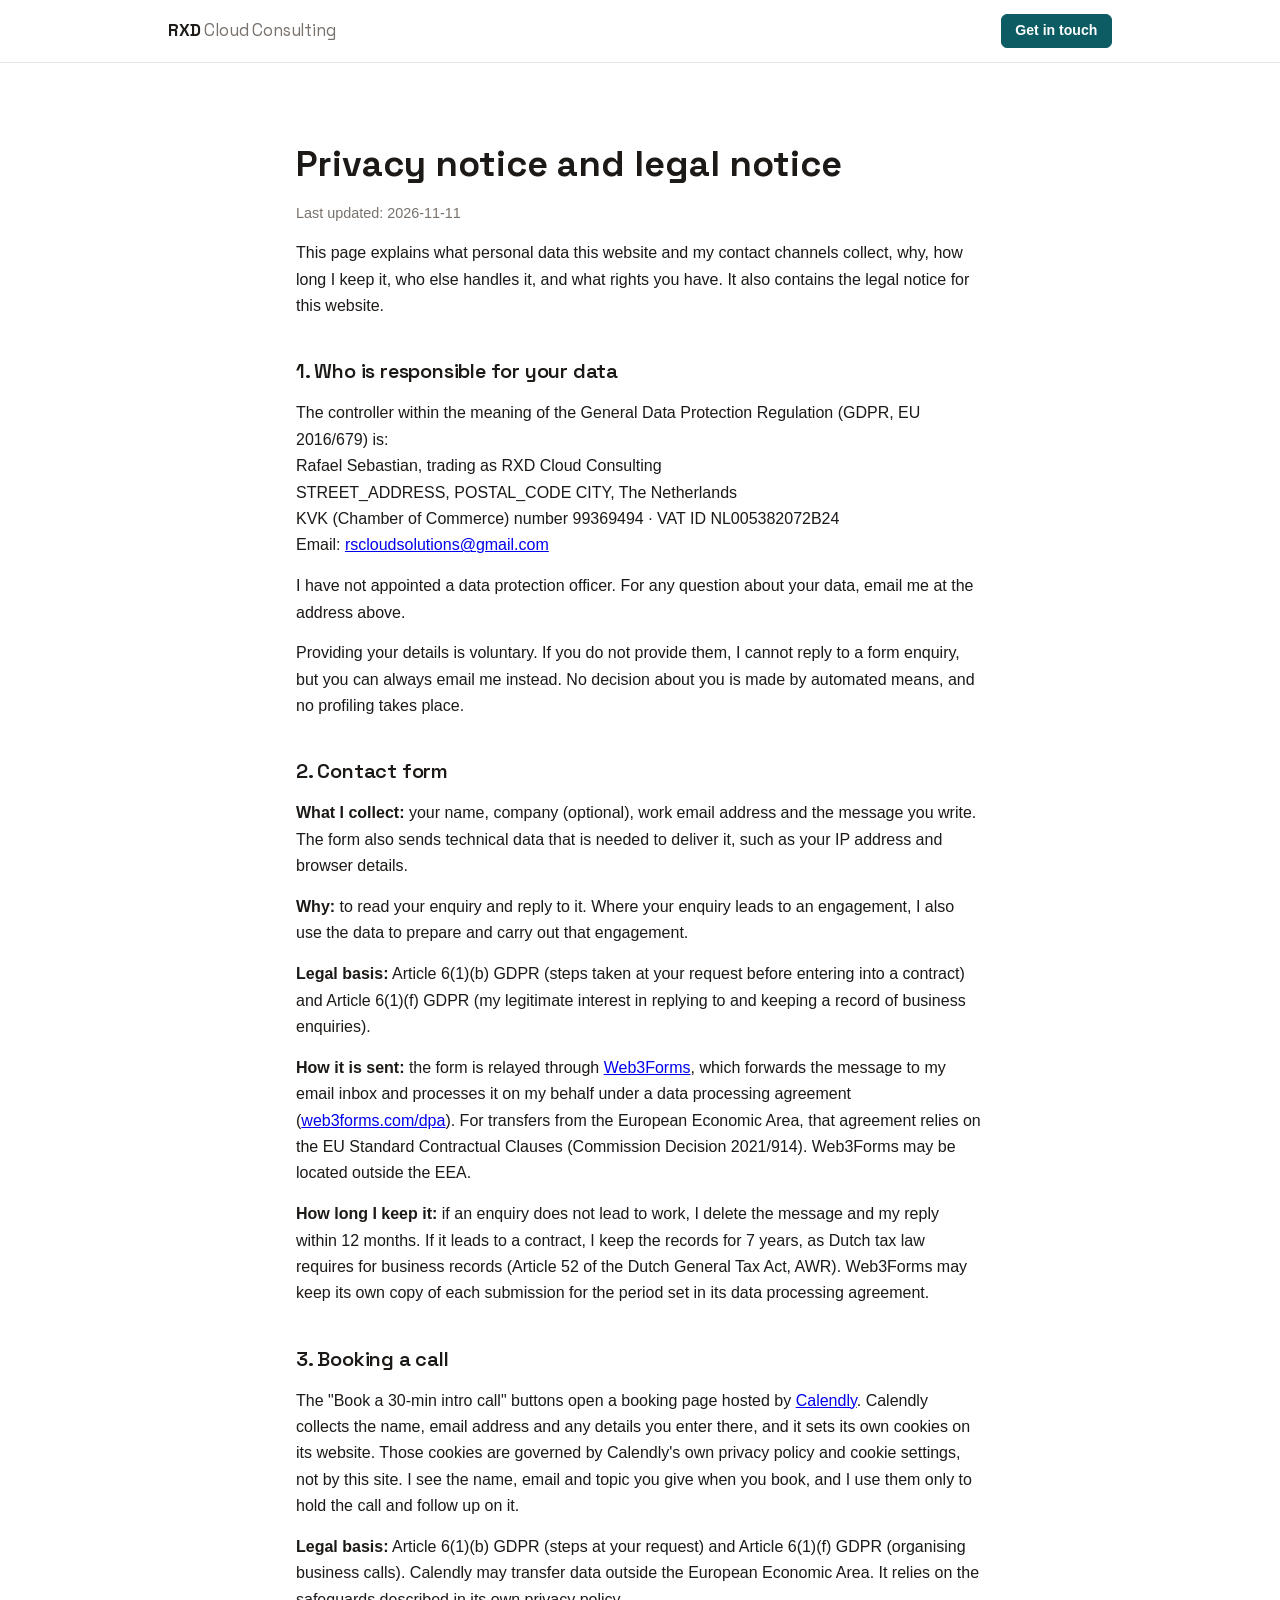
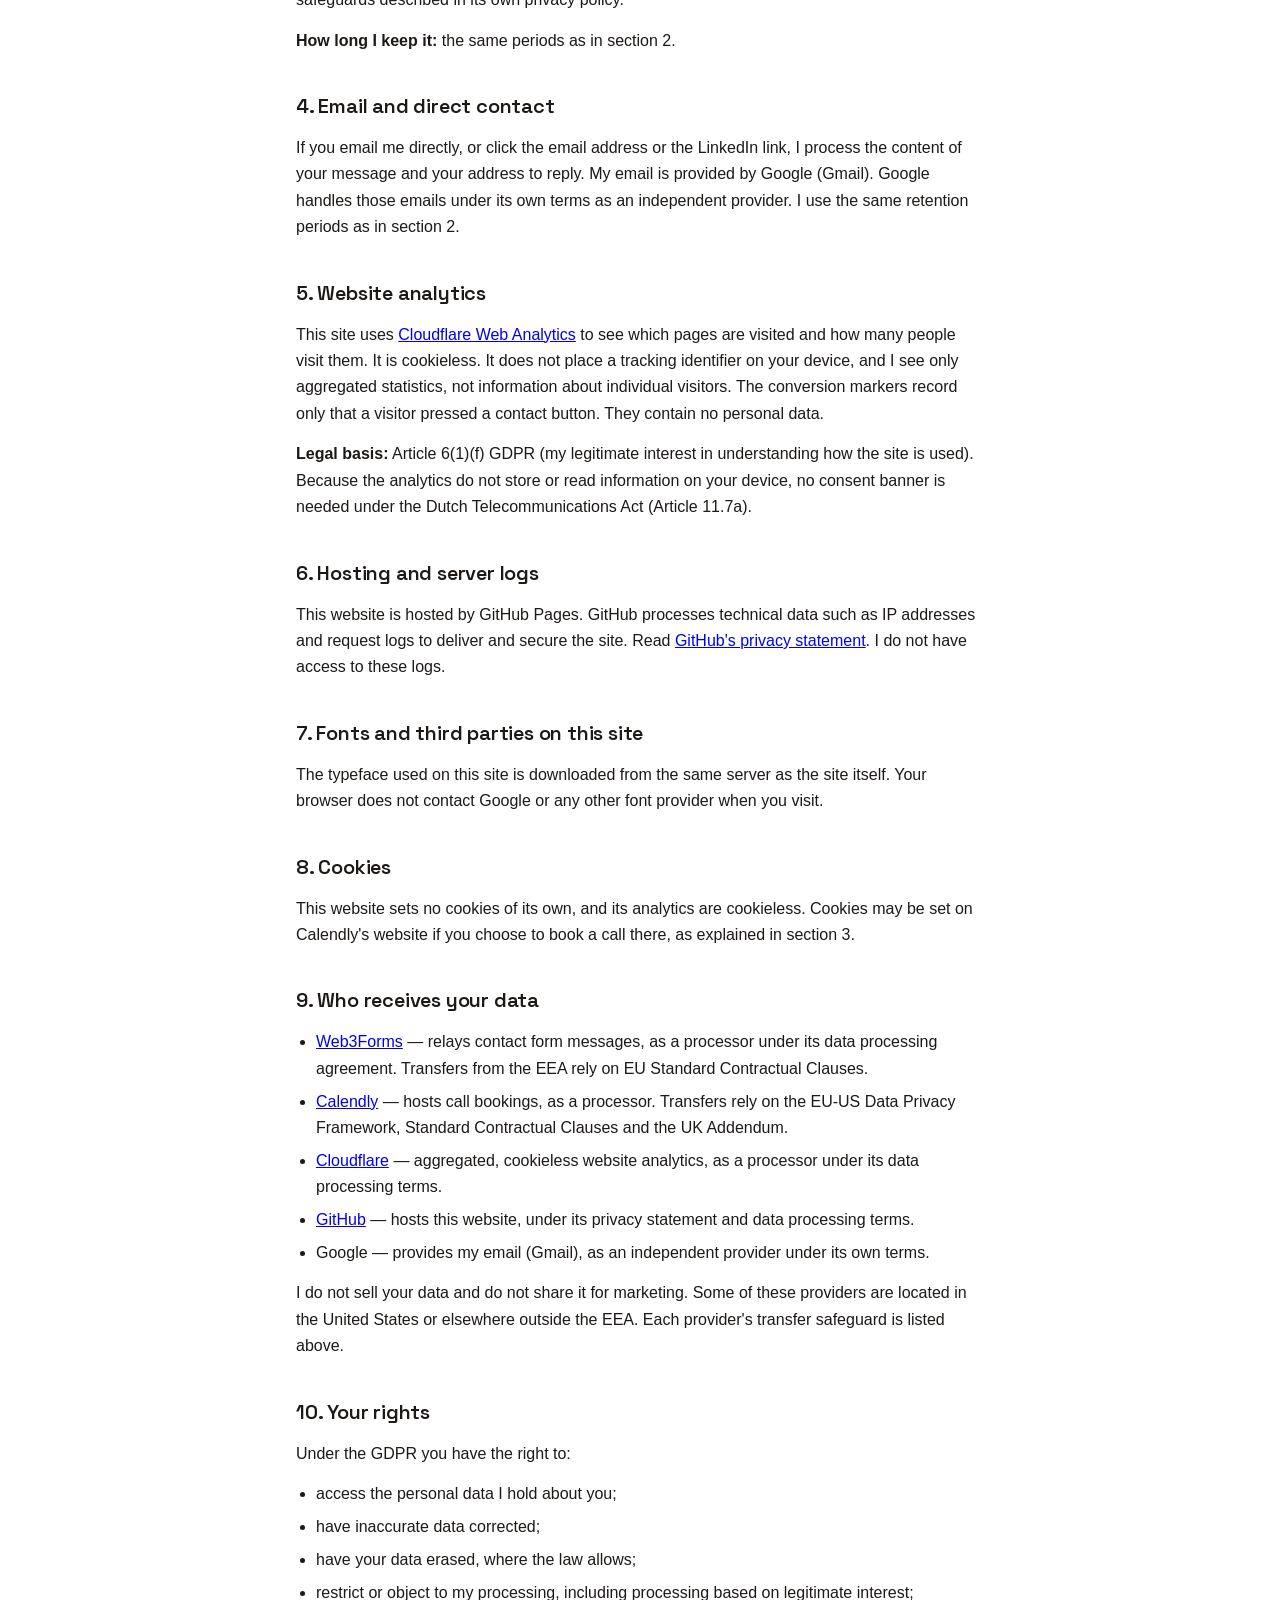
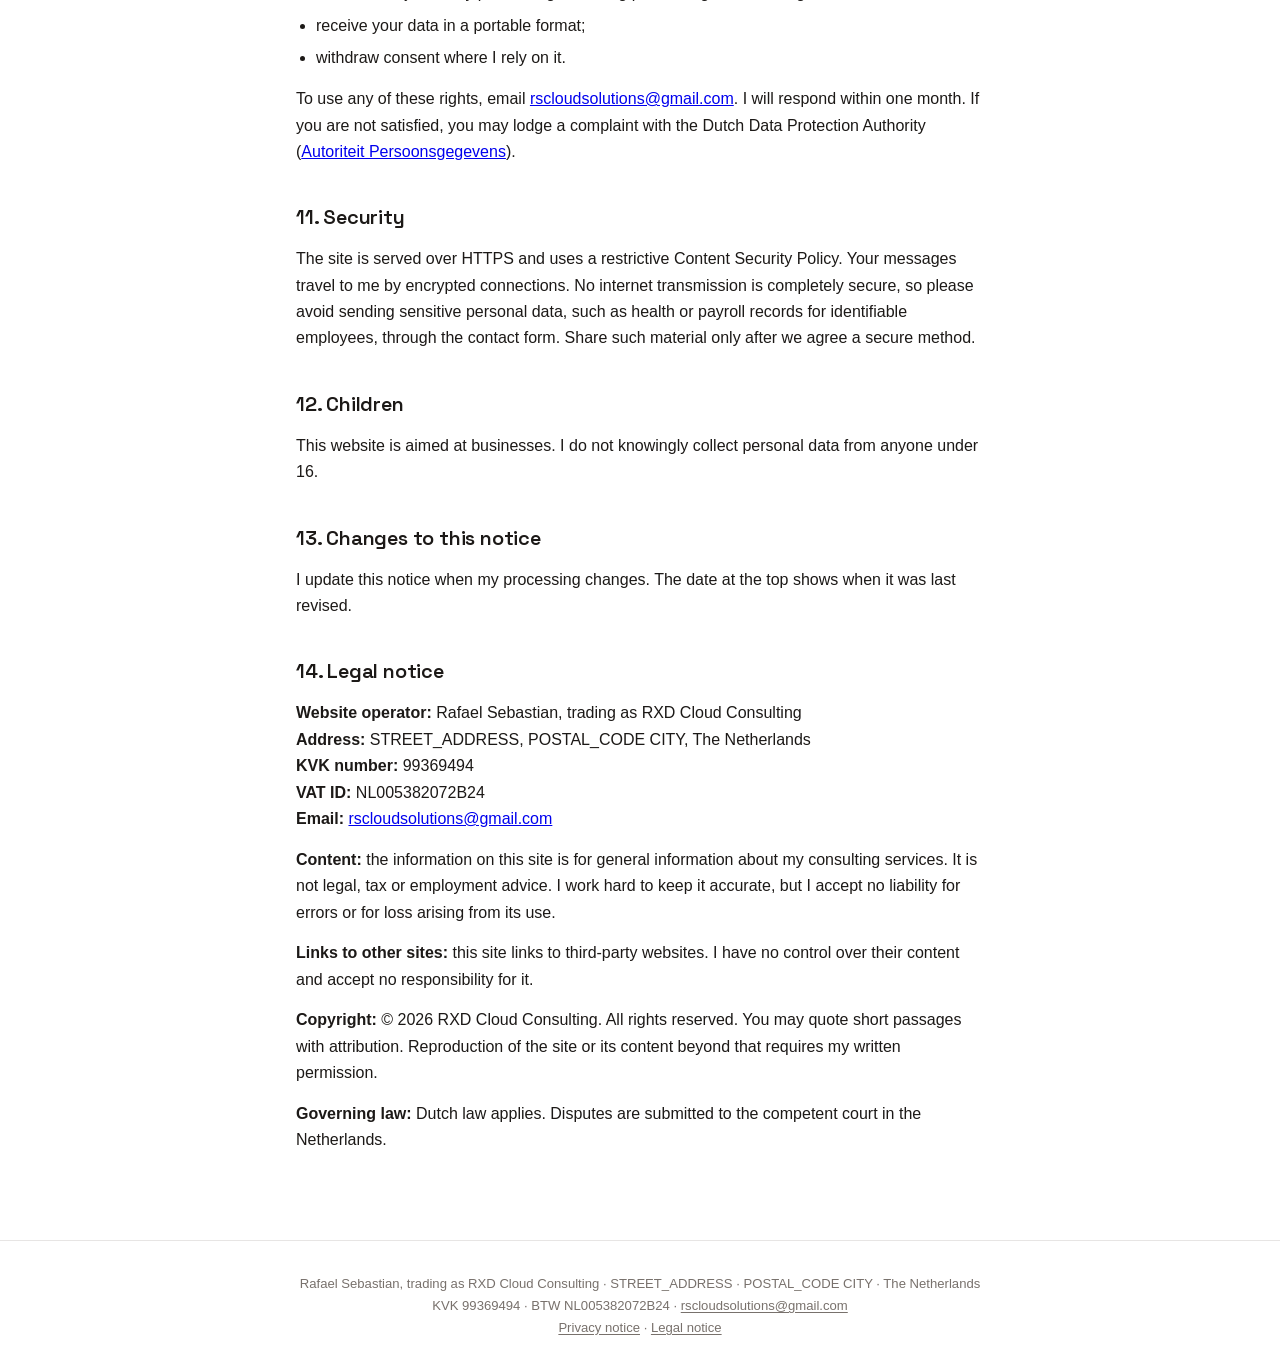
==== privacy.html @ 396ddc66 "Privacy notice, legal notice, self-hosted font, client anonymisation, CI/CD with rollback - privacy." ====
<!DOCTYPE html>
<html lang="en">
<head>
  <meta charset="UTF-8">
  <meta name="viewport" content="width=device-width, initial-scale=1.0">
  <title>Privacy notice and legal notice — RXD Cloud Consulting</title>
  <meta name="description" content="How RXD Cloud Consulting collects and uses personal data, your rights under the GDPR, and the legal notice for this website.">
  <meta name="author" content="Rafael Sebastian">
  <meta http-equiv="Content-Security-Policy" content="default-src 'none'; script-src 'self' https://static.cloudflareinsights.com; style-src 'self' 'unsafe-inline'; font-src 'self'; img-src 'self' data:; connect-src https://cloudflareinsights.com; form-action 'none'; base-uri 'self'; object-src 'none'">
  <link rel="canonical" href="https://rafseb.github.io/rxdwebsite/privacy.html">
  <link rel="icon" type="image/svg+xml" href="favicon.svg">
  <link rel="stylesheet" href="fonts/space-grotesk.css">
  <link rel="stylesheet" href="styles.css">
</head>
<body>

  <a href="#main" class="skip-link">Skip to content</a>

  <header class="site-header">
    <nav class="container nav" aria-label="Main">
      <a href="index.html" class="brand">RXD<span> Cloud Consulting</span></a>
      <a href="index.html#contact" class="btn btn-small">Get in touch</a>
    </nav>
  </header>

  <main id="main">
    <section class="section">
      <div class="container container-narrow legal">
        <h1>Privacy notice and legal notice</h1>
        <p class="updated">Last updated: 2026-11-11</p>

        <p>This page explains what personal data this website and my contact channels collect, why, how long I keep it, who else handles it, and what rights you have. It also contains the legal notice for this website.</p>

        <h2 id="controller">1. Who is responsible for your data</h2>
        <p>
          The controller within the meaning of the General Data Protection Regulation (GDPR, EU 2016/679) is:<br>
          Rafael Sebastian, trading as RXD Cloud Consulting<br>
          STREET_ADDRESS, POSTAL_CODE CITY, The Netherlands<br>
          KVK (Chamber of Commerce) number 99369494 · VAT ID NL005382072B24<br>
          Email: <a href="mailto:rscloudsolutions@gmail.com">rscloudsolutions@gmail.com</a>
        </p>
        <p>I have not appointed a data protection officer. For any question about your data, email me at the address above.</p>
        <p>Providing your details is voluntary. If you do not provide them, I cannot reply to a form enquiry, but you can always email me instead. No decision about you is made by automated means, and no profiling takes place.</p>

        <h2 id="contact-form">2. Contact form</h2>
        <p><strong>What I collect:</strong> your name, company (optional), work email address and the message you write. The form also sends technical data that is needed to deliver it, such as your IP address and browser details.</p>
        <p><strong>Why:</strong> to read your enquiry and reply to it. Where your enquiry leads to an engagement, I also use the data to prepare and carry out that engagement.</p>
        <p><strong>Legal basis:</strong> Article 6(1)(b) GDPR (steps taken at your request before entering into a contract) and Article 6(1)(f) GDPR (my legitimate interest in replying to and keeping a record of business enquiries).</p>
        <p><strong>How it is sent:</strong> the form is relayed through <a href="https://web3forms.com" rel="noopener">Web3Forms</a>, which forwards the message to my email inbox and processes it on my behalf under a data processing agreement (<a href="https://web3forms.com/dpa" rel="noopener">web3forms.com/dpa</a>). For transfers from the European Economic Area, that agreement relies on the EU Standard Contractual Clauses (Commission Decision 2021/914). Web3Forms may be located outside the EEA.</p>
        <p><strong>How long I keep it:</strong> if an enquiry does not lead to work, I delete the message and my reply within 12 months. If it leads to a contract, I keep the records for 7 years, as Dutch tax law requires for business records (Article 52 of the Dutch General Tax Act, AWR). Web3Forms may keep its own copy of each submission for the period set in its data processing agreement.</p>

        <h2 id="booking">3. Booking a call</h2>
        <p>The "Book a 30-min intro call" buttons open a booking page hosted by <a href="https://calendly.com" rel="noopener">Calendly</a>. Calendly collects the name, email address and any details you enter there, and it sets its own cookies on its website. Those cookies are governed by Calendly's own privacy policy and cookie settings, not by this site. I see the name, email and topic you give when you book, and I use them only to hold the call and follow up on it.</p>
        <p><strong>Legal basis:</strong> Article 6(1)(b) GDPR (steps at your request) and Article 6(1)(f) GDPR (organising business calls). Calendly may transfer data outside the European Economic Area. It relies on the safeguards described in its own privacy policy.</p>
        <p><strong>How long I keep it:</strong> the same periods as in section 2.</p>

        <h2 id="email">4. Email and direct contact</h2>
        <p>If you email me directly, or click the email address or the LinkedIn link, I process the content of your message and your address to reply. My email is provided by Google (Gmail). Google handles those emails under its own terms as an independent provider. I use the same retention periods as in section 2.</p>

        <h2 id="analytics">5. Website analytics</h2>
        <p>This site uses <a href="https://www.cloudflare.com/web-analytics/" rel="noopener">Cloudflare Web Analytics</a> to see which pages are visited and how many people visit them. It is cookieless. It does not place a tracking identifier on your device, and I see only aggregated statistics, not information about individual visitors. The conversion markers record only that a visitor pressed a contact button. They contain no personal data.</p>
        <p><strong>Legal basis:</strong> Article 6(1)(f) GDPR (my legitimate interest in understanding how the site is used). Because the analytics do not store or read information on your device, no consent banner is needed under the Dutch Telecommunications Act (Article 11.7a).</p>

        <h2 id="hosting">6. Hosting and server logs</h2>
        <p>This website is hosted by GitHub Pages. GitHub processes technical data such as IP addresses and request logs to deliver and secure the site. Read <a href="https://docs.github.com/en/site-policy/privacy-policies/github-general-privacy-statement" rel="noopener">GitHub's privacy statement</a>. I do not have access to these logs.</p>

        <h2 id="fonts">7. Fonts and third parties on this site</h2>
        <p>The typeface used on this site is downloaded from the same server as the site itself. Your browser does not contact Google or any other font provider when you visit.</p>

        <h2 id="cookies">8. Cookies</h2>
        <p>This website sets no cookies of its own, and its analytics are cookieless. Cookies may be set on Calendly's website if you choose to book a call there, as explained in section 3.</p>

        <h2 id="recipients">9. Who receives your data</h2>
        <ul>
          <li><a href="https://web3forms.com" rel="noopener">Web3Forms</a> — relays contact form messages, as a processor under its data processing agreement. Transfers from the EEA rely on EU Standard Contractual Clauses.</li>
          <li><a href="https://calendly.com" rel="noopener">Calendly</a> — hosts call bookings, as a processor. Transfers rely on the EU-US Data Privacy Framework, Standard Contractual Clauses and the UK Addendum.</li>
          <li><a href="https://www.cloudflare.com/" rel="noopener">Cloudflare</a> — aggregated, cookieless website analytics, as a processor under its data processing terms.</li>
          <li><a href="https://github.com" rel="noopener">GitHub</a> — hosts this website, under its privacy statement and data processing terms.</li>
          <li>Google — provides my email (Gmail), as an independent provider under its own terms.</li>
        </ul>
        <p>I do not sell your data and do not share it for marketing. Some of these providers are located in the United States or elsewhere outside the EEA. Each provider's transfer safeguard is listed above.</p>

        <h2 id="rights">10. Your rights</h2>
        <p>Under the GDPR you have the right to:</p>
        <ul>
          <li>access the personal data I hold about you;</li>
          <li>have inaccurate data corrected;</li>
          <li>have your data erased, where the law allows;</li>
          <li>restrict or object to my processing, including processing based on legitimate interest;</li>
          <li>receive your data in a portable format;</li>
          <li>withdraw consent where I rely on it.</li>
        </ul>
        <p>To use any of these rights, email <a href="mailto:rscloudsolutions@gmail.com">rscloudsolutions@gmail.com</a>. I will respond within one month. If you are not satisfied, you may lodge a complaint with the Dutch Data Protection Authority (<a href="https://www.autoriteitpersoonsgegevens.nl" rel="noopener">Autoriteit Persoonsgegevens</a>).</p>

        <h2 id="security">11. Security</h2>
        <p>The site is served over HTTPS and uses a restrictive Content Security Policy. Your messages travel to me by encrypted connections. No internet transmission is completely secure, so please avoid sending sensitive personal data, such as health or payroll records for identifiable employees, through the contact form. Share such material only after we agree a secure method.</p>

        <h2 id="minors">12. Children</h2>
        <p>This website is aimed at businesses. I do not knowingly collect personal data from anyone under 16.</p>

        <h2 id="changes">13. Changes to this notice</h2>
        <p>I update this notice when my processing changes. The date at the top shows when it was last revised.</p>

        <h2 id="legal">14. Legal notice</h2>
        <p>
          <strong>Website operator:</strong> Rafael Sebastian, trading as RXD Cloud Consulting<br>
          <strong>Address:</strong> STREET_ADDRESS, POSTAL_CODE CITY, The Netherlands<br>
          <strong>KVK number:</strong> 99369494<br>
          <strong>VAT ID:</strong> NL005382072B24<br>
          <strong>Email:</strong> <a href="mailto:rscloudsolutions@gmail.com">rscloudsolutions@gmail.com</a>
        </p>
        <p>
          <strong>Content:</strong> the information on this site is for general information about my consulting services. It is not legal, tax or employment advice. I work hard to keep it accurate, but I accept no liability for errors or for loss arising from its use.
        </p>
        <p>
          <strong>Links to other sites:</strong> this site links to third-party websites. I have no control over their content and accept no responsibility for it.
        </p>
        <p>
          <strong>Copyright:</strong> © 2026 RXD Cloud Consulting. All rights reserved. You may quote short passages with attribution. Reproduction of the site or its content beyond that requires my written permission.
        </p>
        <p>
          <strong>Governing law:</strong> Dutch law applies. Disputes are submitted to the competent court in the Netherlands.
        </p>
      </div>
    </section>
  </main>

  <footer class="site-footer">
    <div class="container">
      <p>Rafael Sebastian, trading as RXD Cloud Consulting · STREET_ADDRESS · POSTAL_CODE CITY · The Netherlands</p>
      <p>KVK 99369494 · BTW NL005382072B24 · <a href="mailto:rscloudsolutions@gmail.com">rscloudsolutions@gmail.com</a></p>
      <p><a href="privacy.html">Privacy notice</a> · <a href="privacy.html#legal">Legal notice</a></p>
    </div>
  </footer>

  <!-- Cloudflare Web Analytics — cookieless, no consent banner required. -->
  <script defer src="https://static.cloudflareinsights.com/beacon.min.js"
          data-cf-beacon='{"token": "7a9f824960004a1293982eb8bd7bd7f9", "spa": true}'></script>

</body>
</html>
---- fonts/space-grotesk.css ----
/* vietnamese */
@font-face {
  font-family: 'Space Grotesk';
  font-style: normal;
  font-weight: 400;
  font-display: swap;
  src: url(space-grotesk-1.woff2) format('woff2');
  unicode-range: U+0102-0103, U+0110-0111, U+0128-0129, U+0168-0169, U+01A0-01A1, U+01AF-01B0, U+0300-0301, U+0303-0304, U+0308-0309, U+0323, U+0329, U+1EA0-1EF9, U+20AB;
}
/* latin-ext */
@font-face {
  font-family: 'Space Grotesk';
  font-style: normal;
  font-weight: 400;
  font-display: swap;
  src: url(space-grotesk-2.woff2) format('woff2');
  unicode-range: U+0100-02BA, U+02BD-02C5, U+02C7-02CC, U+02CE-02D7, U+02DD-02FF, U+0304, U+0308, U+0329, U+1D00-1DBF, U+1E00-1E9F, U+1EF2-1EFF, U+2020, U+20A0-20AB, U+20AD-20C4, U+2113, U+2C60-2C7F, U+A720-A7FF;
}
/* latin */
@font-face {
  font-family: 'Space Grotesk';
  font-style: normal;
  font-weight: 400;
  font-display: swap;
  src: url(space-grotesk-3.woff2) format('woff2');
  unicode-range: U+0000-00FF, U+0131, U+0152-0153, U+02BB-02BC, U+02C6, U+02DA, U+02DC, U+0304, U+0308, U+0329, U+2000-206F, U+20AC, U+2122, U+2191, U+2193, U+2212, U+2215, U+FEFF, U+FFFD;
}
/* vietnamese */
@font-face {
  font-family: 'Space Grotesk';
  font-style: normal;
  font-weight: 500;
  font-display: swap;
  src: url(space-grotesk-1.woff2) format('woff2');
  unicode-range: U+0102-0103, U+0110-0111, U+0128-0129, U+0168-0169, U+01A0-01A1, U+01AF-01B0, U+0300-0301, U+0303-0304, U+0308-0309, U+0323, U+0329, U+1EA0-1EF9, U+20AB;
}
/* latin-ext */
@font-face {
  font-family: 'Space Grotesk';
  font-style: normal;
  font-weight: 500;
  font-display: swap;
  src: url(space-grotesk-2.woff2) format('woff2');
  unicode-range: U+0100-02BA, U+02BD-02C5, U+02C7-02CC, U+02CE-02D7, U+02DD-02FF, U+0304, U+0308, U+0329, U+1D00-1DBF, U+1E00-1E9F, U+1EF2-1EFF, U+2020, U+20A0-20AB, U+20AD-20C4, U+2113, U+2C60-2C7F, U+A720-A7FF;
}
/* latin */
@font-face {
  font-family: 'Space Grotesk';
  font-style: normal;
  font-weight: 500;
  font-display: swap;
  src: url(space-grotesk-3.woff2) format('woff2');
  unicode-range: U+0000-00FF, U+0131, U+0152-0153, U+02BB-02BC, U+02C6, U+02DA, U+02DC, U+0304, U+0308, U+0329, U+2000-206F, U+20AC, U+2122, U+2191, U+2193, U+2212, U+2215, U+FEFF, U+FFFD;
}
/* vietnamese */
@font-face {
  font-family: 'Space Grotesk';
  font-style: normal;
  font-weight: 600;
  font-display: swap;
  src: url(space-grotesk-1.woff2) format('woff2');
  unicode-range: U+0102-0103, U+0110-0111, U+0128-0129, U+0168-0169, U+01A0-01A1, U+01AF-01B0, U+0300-0301, U+0303-0304, U+0308-0309, U+0323, U+0329, U+1EA0-1EF9, U+20AB;
}
/* latin-ext */
@font-face {
  font-family: 'Space Grotesk';
  font-style: normal;
  font-weight: 600;
  font-display: swap;
  src: url(space-grotesk-2.woff2) format('woff2');
  unicode-range: U+0100-02BA, U+02BD-02C5, U+02C7-02CC, U+02CE-02D7, U+02DD-02FF, U+0304, U+0308, U+0329, U+1D00-1DBF, U+1E00-1E9F, U+1EF2-1EFF, U+2020, U+20A0-20AB, U+20AD-20C4, U+2113, U+2C60-2C7F, U+A720-A7FF;
}
/* latin */
@font-face {
  font-family: 'Space Grotesk';
  font-style: normal;
  font-weight: 600;
  font-display: swap;
  src: url(space-grotesk-3.woff2) format('woff2');
  unicode-range: U+0000-00FF, U+0131, U+0152-0153, U+02BB-02BC, U+02C6, U+02DA, U+02DC, U+0304, U+0308, U+0329, U+2000-206F, U+20AC, U+2122, U+2191, U+2193, U+2212, U+2215, U+FEFF, U+FFFD;
}
/* vietnamese */
@font-face {
  font-family: 'Space Grotesk';
  font-style: normal;
  font-weight: 700;
  font-display: swap;
  src: url(space-grotesk-1.woff2) format('woff2');
  unicode-range: U+0102-0103, U+0110-0111, U+0128-0129, U+0168-0169, U+01A0-01A1, U+01AF-01B0, U+0300-0301, U+0303-0304, U+0308-0309, U+0323, U+0329, U+1EA0-1EF9, U+20AB;
}
/* latin-ext */
@font-face {
  font-family: 'Space Grotesk';
  font-style: normal;
  font-weight: 700;
  font-display: swap;
  src: url(space-grotesk-2.woff2) format('woff2');
  unicode-range: U+0100-02BA, U+02BD-02C5, U+02C7-02CC, U+02CE-02D7, U+02DD-02FF, U+0304, U+0308, U+0329, U+1D00-1DBF, U+1E00-1E9F, U+1EF2-1EFF, U+2020, U+20A0-20AB, U+20AD-20C4, U+2113, U+2C60-2C7F, U+A720-A7FF;
}
/* latin */
@font-face {
  font-family: 'Space Grotesk';
  font-style: normal;
  font-weight: 700;
  font-display: swap;
  src: url(space-grotesk-3.woff2) format('woff2');
  unicode-range: U+0000-00FF, U+0131, U+0152-0153, U+02BB-02BC, U+02C6, U+02DA, U+02DC, U+0304, U+0308, U+0329, U+2000-206F, U+20AC, U+2122, U+2191, U+2193, U+2212, U+2215, U+FEFF, U+FFFD;
}
---- styles.css ----
/* ═══════════════════════════════════════════════════════
   RXD Cloud Consulting
   Design: deep teal on warm white, Space Grotesk display.
   A consulting site should feel precise and steady, not
   templated — so: sharp radii, no card shadows, one bold
   typographic moment (the hero stat).
   ═══════════════════════════════════════════════════════ */

/* ── Tokens ── */

:root {
  --bg: #ffffff;
  --bg-warm: #f5f2ec;
  --text: #1c1917;
  --muted: #78716c;
  --accent: #0d5c63;
  --accent-hover: #0a4a50;
  --accent-contrast: #ffffff;
  --accent-soft: #e8f0f1;
  --border: #e7e5e4;
  --shadow: 0 1px 2px rgba(0, 0, 0, 0.05);
  --shadow-md: 0 4px 12px rgba(0, 0, 0, 0.06);
  --success: #15803d;
  --error: #b91c1c;
  --radius: 0.375rem;
  --radius-lg: 0.5rem;
}

@media (prefers-color-scheme: dark) {
  :root {
    --bg: #0e0c0a;
    --bg-warm: #1c1917;
    --text: #f5f5f4;
    --muted: #a8a29e;
    --accent: #5ec4bc;
    --accent-hover: #7dd3cb;
    --accent-contrast: #0e0c0a;
    --accent-soft: #1a2f2c;
    --border: #292524;
    --shadow: 0 1px 2px rgba(0, 0, 0, 0.3);
    --shadow-md: 0 4px 12px rgba(0, 0, 0, 0.3);
    --success: #4ade80;
    --error: #fca5a5;
  }
}

/* ── Reset & base ── */

*, *::before, *::after { margin: 0; padding: 0; box-sizing: border-box; }

@media (prefers-reduced-motion: no-preference) {
  html { scroll-behavior: smooth; }
}

/* Sticky header would otherwise cover the target of an in-page jump. */
:target { scroll-margin-top: 5rem; }

body {
  font-family: -apple-system, BlinkMacSystemFont, "Segoe UI", Roboto, "Helvetica Neue", Arial, sans-serif;
  background: var(--bg);
  color: var(--text);
  line-height: 1.65;
  -webkit-font-smoothing: antialiased;
  -moz-osx-font-smoothing: grayscale;
}

h1, h2, h3, .brand, .stat-number, .case-figure {
  font-family: "Space Grotesk", -apple-system, BlinkMacSystemFont, "Segoe UI", sans-serif;
}

img { max-width: 100%; height: auto; }

:focus-visible {
  outline: 2px solid var(--accent);
  outline-offset: 2px;
  border-radius: var(--radius);
}

/* ── Layout ── */

.container {
  max-width: 62rem;
  margin: 0 auto;
  padding: 0 1.5rem;
}

.container-narrow { max-width: 46rem; }

.skip-link {
  position: absolute;
  left: -9999px;
  top: 0;
  z-index: 100;
  background: var(--accent);
  color: var(--accent-contrast);
  padding: 0.75rem 1.25rem;
  font-weight: 600;
  text-decoration: none;
  border-radius: 0 0 var(--radius) 0;
}

.skip-link:focus { left: 0; }

/* ── Header ── */

.site-header {
  position: sticky;
  top: 0;
  z-index: 10;
  background: var(--bg);
  border-bottom: 1px solid var(--border);
}

.nav {
  display: flex;
  align-items: center;
  justify-content: space-between;
  gap: 1rem;
  padding-top: 0.85rem;
  padding-bottom: 0.85rem;
}

.brand {
  font-weight: 700;
  font-size: 1.05rem;
  letter-spacing: -0.01em;
  color: var(--text);
  text-decoration: none;
  white-space: nowrap;
}

.brand span { color: var(--muted); font-weight: 400; }

.nav-menu > summary { list-style: none; }
.nav-menu > summary::-webkit-details-marker { display: none; }

.nav-toggle {
  display: none;
  align-items: center;
  gap: 0.5rem;
  cursor: pointer;
  font-size: 0.9rem;
  font-weight: 500;
  padding: 0.4rem 0.7rem;
  border: 1px solid var(--border);
  border-radius: var(--radius);
  background: none;
  color: var(--text);
}

.nav-toggle-bars,
.nav-toggle-bars::before,
.nav-toggle-bars::after {
  display: block;
  width: 1.1rem;
  height: 1.5px;
  background: currentColor;
  border-radius: 1px;
}

.nav-toggle-bars { position: relative; }

.nav-toggle-bars::before,
.nav-toggle-bars::after {
  content: "";
  position: absolute;
  left: 0;
}

.nav-toggle-bars::before { top: -0.35rem; }
.nav-toggle-bars::after { top: 0.35rem; }

.nav-links {
  display: flex;
  align-items: center;
  gap: 1.5rem;
}

.nav-links a {
  color: var(--text);
  text-decoration: none;
  font-size: 0.92rem;
  font-weight: 500;
}

.nav-links a:hover { color: var(--accent); }
.nav-links a.btn:hover { color: var(--accent-contrast); }

/* Above the mobile breakpoint the <details> wrapper must not hide its own contents.
   Browsers implement that hiding two different ways depending on version — the older
   one puts display:none on non-summary children, the newer one uses
   ::details-content { content-visibility: hidden }. Both are neutralised here. */
@media (min-width: 40.0625rem) {
  .nav-menu::details-content {
    content-visibility: visible;
    display: contents;
  }

  .nav-menu > .nav-links { display: flex; }
}

/* ── Buttons ── */

.btn {
  display: inline-block;
  background: var(--accent);
  color: var(--accent-contrast);
  padding: 0.65rem 1.3rem;
  border-radius: var(--radius);
  font-weight: 600;
  font-size: 0.95rem;
  font-family: inherit;
  line-height: 1.4;
  border: 1px solid var(--accent);
  text-decoration: none;
  text-align: center;
  cursor: pointer;
}

@media (prefers-reduced-motion: no-preference) {
  .btn { transition: background-color 0.15s ease, transform 0.1s ease; }
}

.btn:hover {
  background: var(--accent-hover);
  color: var(--accent-contrast);
  transform: translateY(-1px);
}

.btn:active { transform: translateY(0); }

.btn:disabled { opacity: 0.6; cursor: progress; }

.btn-small { padding: 0.4rem 0.85rem; font-size: 0.88rem; }

.btn-ghost {
  background: transparent;
  color: var(--accent);
  border: 1px solid var(--border);
}

.btn-ghost:hover {
  background: var(--accent-soft);
  border-color: var(--accent);
  color: var(--accent);
}

/* ── Hero ── */

.hero {
  padding: 3.5rem 0 4rem;
  border-bottom: 1px solid var(--border);
}

.availability {
  display: inline-flex;
  align-items: center;
  gap: 0.5rem;
  font-size: 0.82rem;
  font-weight: 500;
  color: var(--muted);
  margin-bottom: 2rem;
}

.availability .dot {
  width: 0.45rem;
  height: 0.45rem;
  border-radius: 50%;
  background: var(--success);
  flex-shrink: 0;
}

.hero-layout {
  display: grid;
  grid-template-columns: 9.5rem 1fr;
  gap: 3rem;
  align-items: start;
}

.hero-stat {
  padding-top: 0.25rem;
}

.stat-number {
  display: block;
  font-size: 5rem;
  font-weight: 700;
  line-height: 0.85;
  color: var(--accent);
  letter-spacing: -0.04em;
}

.stat-label {
  display: block;
  font-size: 0.85rem;
  font-weight: 600;
  color: var(--muted);
  margin-top: 0.6rem;
  letter-spacing: 0.08em;
  text-transform: uppercase;
}

.eyebrow {
  text-transform: uppercase;
  letter-spacing: 0.1em;
  font-size: 0.75rem;
  font-weight: 600;
  color: var(--accent);
  margin-bottom: 0.75rem;
}

.hero h1 {
  font-size: clamp(1.5rem, 3.2vw, 2.25rem);
  line-height: 1.2;
  max-width: 40rem;
  margin-bottom: 1rem;
  letter-spacing: -0.01em;
}

.lead {
  font-size: 1.05rem;
  color: var(--muted);
  max-width: 38rem;
  margin-bottom: 1.75rem;
}

.hero-actions {
  display: flex;
  flex-wrap: wrap;
  gap: 0.75rem;
  margin-bottom: 2rem;
}

.experience-strip {
  color: var(--muted);
  font-size: 0.88rem;
  letter-spacing: 0.01em;
}

/* ── Sections ── */

.section { padding: 4.5rem 0; }

.section-alt { background: var(--bg-warm); }

.section h2 {
  font-size: 1.5rem;
  font-weight: 600;
  letter-spacing: -0.01em;
  margin-bottom: 0.75rem;
}

.section-intro {
  color: var(--muted);
  max-width: 42rem;
  margin-bottom: 2rem;
}

.section h2 + .grid,
.section h2 + .about,
.section h2 + .faq { margin-top: 1.75rem; }

/* ── Grid ── */

.grid {
  display: grid;
  grid-template-columns: repeat(auto-fit, minmax(15rem, 1fr));
  gap: 1rem;
}

.grid-3 { grid-template-columns: repeat(3, 1fr); }

/* ── Services — an editorial list, not a card grid ── */

#services .grid {
  display: flex;
  flex-direction: column;
}

#services .card {
  background: none;
  border: none;
  border-left: 2px solid var(--accent);
  border-radius: 0;
  padding: 1.25rem 1.5rem;
}

#services .card + .card {
  border-top: 1px solid var(--border);
}

@media (prefers-reduced-motion: no-preference) {
  #services .card { transition: background-color 0.15s ease; }
}

#services .card:hover { background: var(--accent-soft); }

#services .card h3 {
  font-size: 1.05rem;
  margin-bottom: 0.35rem;
  font-weight: 600;
}

#services .card p {
  font-size: 0.92rem;
  color: var(--muted);
  max-width: 40rem;
}

/* ── Case studies ── */

.case {
  background: var(--bg-warm);
  border-radius: var(--radius-lg);
  padding: 1.75rem;
}

.case-figure {
  font-size: 2.6rem;
  font-weight: 700;
  line-height: 1;
  color: var(--accent);
  letter-spacing: -0.02em;
  margin-bottom: 0.5rem;
}

.case-client {
  font-weight: 600;
  font-size: 0.95rem;
  margin-bottom: 1rem;
  padding-bottom: 0.75rem;
  border-bottom: 1px solid var(--border);
}

.case dt {
  font-size: 0.7rem;
  text-transform: uppercase;
  letter-spacing: 0.08em;
  font-weight: 600;
  color: var(--muted);
  margin-bottom: 0.2rem;
}

.case dd {
  font-size: 0.9rem;
  line-height: 1.55;
  margin-bottom: 0.85rem;
}

.case dd:last-child { margin-bottom: 0; }

@media (max-width: 52rem) {
  .grid-3 { grid-template-columns: 1fr; }
}

/* ── About ── */

.about {
  display: grid;
  grid-template-columns: 1.5fr 1fr;
  gap: 3rem;
  align-items: start;
}

.about p + p { margin-top: 1rem; }

.about-intro {
  display: flex;
  gap: 1.5rem;
  align-items: flex-start;
  /* .about p + p doesn't reach the paragraph after this wrapper, so space it here. */
  margin-bottom: 1rem;
}

.portrait {
  width: 9rem;
  height: 9rem;
  border-radius: var(--radius-lg);
  object-fit: cover;
  flex-shrink: 0;
}

#about .certs {
  background: var(--bg-warm);
  border: none;
  padding: 1.5rem;
}

.certs ul {
  list-style: none;
  margin-bottom: 1.25rem;
}

.certs li {
  padding-left: 1.3rem;
  position: relative;
  margin-bottom: 0.35rem;
  font-size: 0.92rem;
}

.certs li::before {
  content: "✓";
  position: absolute;
  left: 0;
  color: var(--accent);
  font-weight: 700;
}

.certs h3 {
  margin-bottom: 0.5rem;
  font-weight: 600;
}

.muted { color: var(--muted); font-size: 0.9rem; }

.small { font-size: 0.85rem; }

/* ── FAQ ── */

.faq {
  border-bottom: 1px solid var(--border);
}

.faq summary {
  cursor: pointer;
  font-weight: 600;
  padding: 1rem 0;
  list-style: none;
  display: flex;
  justify-content: space-between;
  align-items: center;
  gap: 1rem;
}

.faq summary::-webkit-details-marker { display: none; }

.faq summary::after {
  content: "";
  width: 7px;
  height: 7px;
  border-right: 2px solid var(--muted);
  border-bottom: 2px solid var(--muted);
  transform: rotate(-45deg);
  margin-top: -2px;
  flex-shrink: 0;
}

@media (prefers-reduced-motion: no-preference) {
  .faq summary::after { transition: transform 0.2s ease; }
}

.faq[open] summary::after { transform: rotate(45deg); }

.faq > p {
  color: var(--muted);
  padding-bottom: 1.25rem;
  max-width: 40rem;
  font-size: 0.95rem;
}

/* ── Contact ── */

.contact-grid {
  display: grid;
  grid-template-columns: 1.3fr 1fr;
  gap: 2.5rem;
  align-items: start;
}

#contact-form {
  background: none;
  border: none;
  padding: 0;
  box-shadow: none;
}

.field { margin-bottom: 1rem; }

.field label {
  display: block;
  font-size: 0.88rem;
  font-weight: 600;
  margin-bottom: 0.3rem;
  color: var(--text);
}

.field input,
.field textarea {
  width: 100%;
  font: inherit;
  font-size: 0.95rem;
  color: var(--text);
  background: var(--bg);
  border: 1px solid var(--border);
  border-radius: var(--radius);
  padding: 0.6rem 0.75rem;
}

.field textarea { resize: vertical; min-height: 6rem; }

.field input::placeholder,
.field textarea::placeholder { color: var(--muted); }

.field input:focus-visible,
.field textarea:focus-visible {
  outline: none;
  border-color: var(--accent);
  box-shadow: 0 0 0 3px var(--accent-soft);
}

.contact-form .btn { width: 100%; margin-top: 0.5rem; }

.form-status {
  margin-top: 0.75rem;
  font-size: 0.88rem;
  min-height: 1.4rem;
}

.form-status.is-pending { color: var(--muted); }
.form-status.is-success { color: var(--success); font-weight: 600; }
.form-status.is-error { color: var(--error); }
.form-status a { color: inherit; }

.contact-direct h3 {
  font-size: 1rem;
  margin-bottom: 0.5rem;
  font-weight: 600;
}

.contact-direct h3 + p { margin-bottom: 0.9rem; }

.contact-direct .btn { margin-bottom: 1.75rem; }

.contact-direct p { margin-bottom: 0.5rem; }

.contact-link {
  color: var(--accent);
  font-weight: 600;
  text-decoration: none;
  overflow-wrap: anywhere;
}

.contact-link:hover { text-decoration: underline; }

.copy-btn {
  font: inherit;
  font-size: 0.78rem;
  font-weight: 600;
  color: var(--muted);
  background: none;
  border: 1px solid var(--border);
  border-radius: var(--radius);
  padding: 0.1rem 0.45rem;
  margin-left: 0.5rem;
  cursor: pointer;
  vertical-align: middle;
}

.copy-btn:hover { color: var(--text); border-color: var(--muted); }
.copy-btn.is-copied { color: var(--success); border-color: var(--success); }

/* ── Footer ── */

.site-footer {
  border-top: 1px solid var(--border);
  padding: 2rem 0;
  text-align: center;
  color: var(--muted);
  font-size: 0.82rem;
}

/* Mobile CTA bar — shown only on narrow screens (see media query below) */
.mobile-cta { display: none; }

/* ── Responsive ── */

@media (max-width: 46rem) {
  .contact-grid { grid-template-columns: 1fr; gap: 2rem; }
  .about { grid-template-columns: 1fr; gap: 2rem; }
}

@media (max-width: 40rem) {
  .hero { padding: 2.5rem 0 3rem; }

  .hero-layout {
    grid-template-columns: 1fr;
    gap: 1.25rem;
  }

  .stat-number { font-size: 3.25rem; }

  .nav-toggle { display: inline-flex; }

  /* Anchored to .site-header (position: sticky is a containing block) rather than to
     the <details> wrapper, whose box model differs across browser versions. */
  .nav-menu[open] > .nav-links {
    position: absolute;
    right: 1.5rem;
    top: 100%;
    margin-top: 0.5rem;
    z-index: 20;
    flex-direction: column;
    align-items: stretch;
    gap: 0.15rem;
    min-width: 12rem;
    padding: 0.6rem;
    background: var(--bg);
    border: 1px solid var(--border);
    border-radius: var(--radius-lg);
    box-shadow: var(--shadow-md);
  }

  .nav-menu[open] > .nav-links a { padding: 0.5rem 0.6rem; border-radius: var(--radius); }
  .nav-menu[open] > .nav-links a.btn { margin-top: 0.35rem; text-align: center; }

  .about-intro { flex-direction: column; gap: 1rem; }

  .portrait { width: 7rem; height: 7rem; }

  /* Sticky conversion bar. Body padding below keeps it clear of the footer. */
  body { padding-bottom: 5rem; }

  .mobile-cta {
    display: flex;
    gap: 0.5rem;
    position: fixed;
    left: 0;
    right: 0;
    bottom: 0;
    z-index: 30;
    padding: 0.7rem 1rem calc(0.7rem + env(safe-area-inset-bottom));
    background: var(--bg);
    border-top: 1px solid var(--border);
  }

  .mobile-cta .btn { flex: 1; padding: 0.65rem 0.75rem; font-size: 0.92rem; }
}

@media print {
  .site-header, .mobile-cta, .skip-link, .contact-form { display: none; }
  .faq[open] > p, .faq > p { display: block; }
}
/* ── Legal pages (privacy notice, legal notice) ── */

.legal h1 { font-size: clamp(1.75rem, 4vw, 2.25rem); margin-bottom: 0.5rem; }
.legal h2 { font-size: 1.25rem; margin: 2.25rem 0 0.75rem; scroll-margin-top: 5rem; }
.legal p, .legal li { margin-bottom: 0.9rem; }
.legal ul { padding-left: 1.25rem; margin-bottom: 0.9rem; }
.legal li { margin-bottom: 0.4rem; }
.legal .updated { color: var(--muted); font-size: 0.9rem; }

/* ── Contact form notice ── */

.form-note { color: var(--muted); font-size: 0.9rem; margin-top: 0.5rem; }
.form-note a { color: var(--accent); }

/* ── Footer links ── */

.site-footer a { color: inherit; text-decoration: underline; text-underline-offset: 2px; }
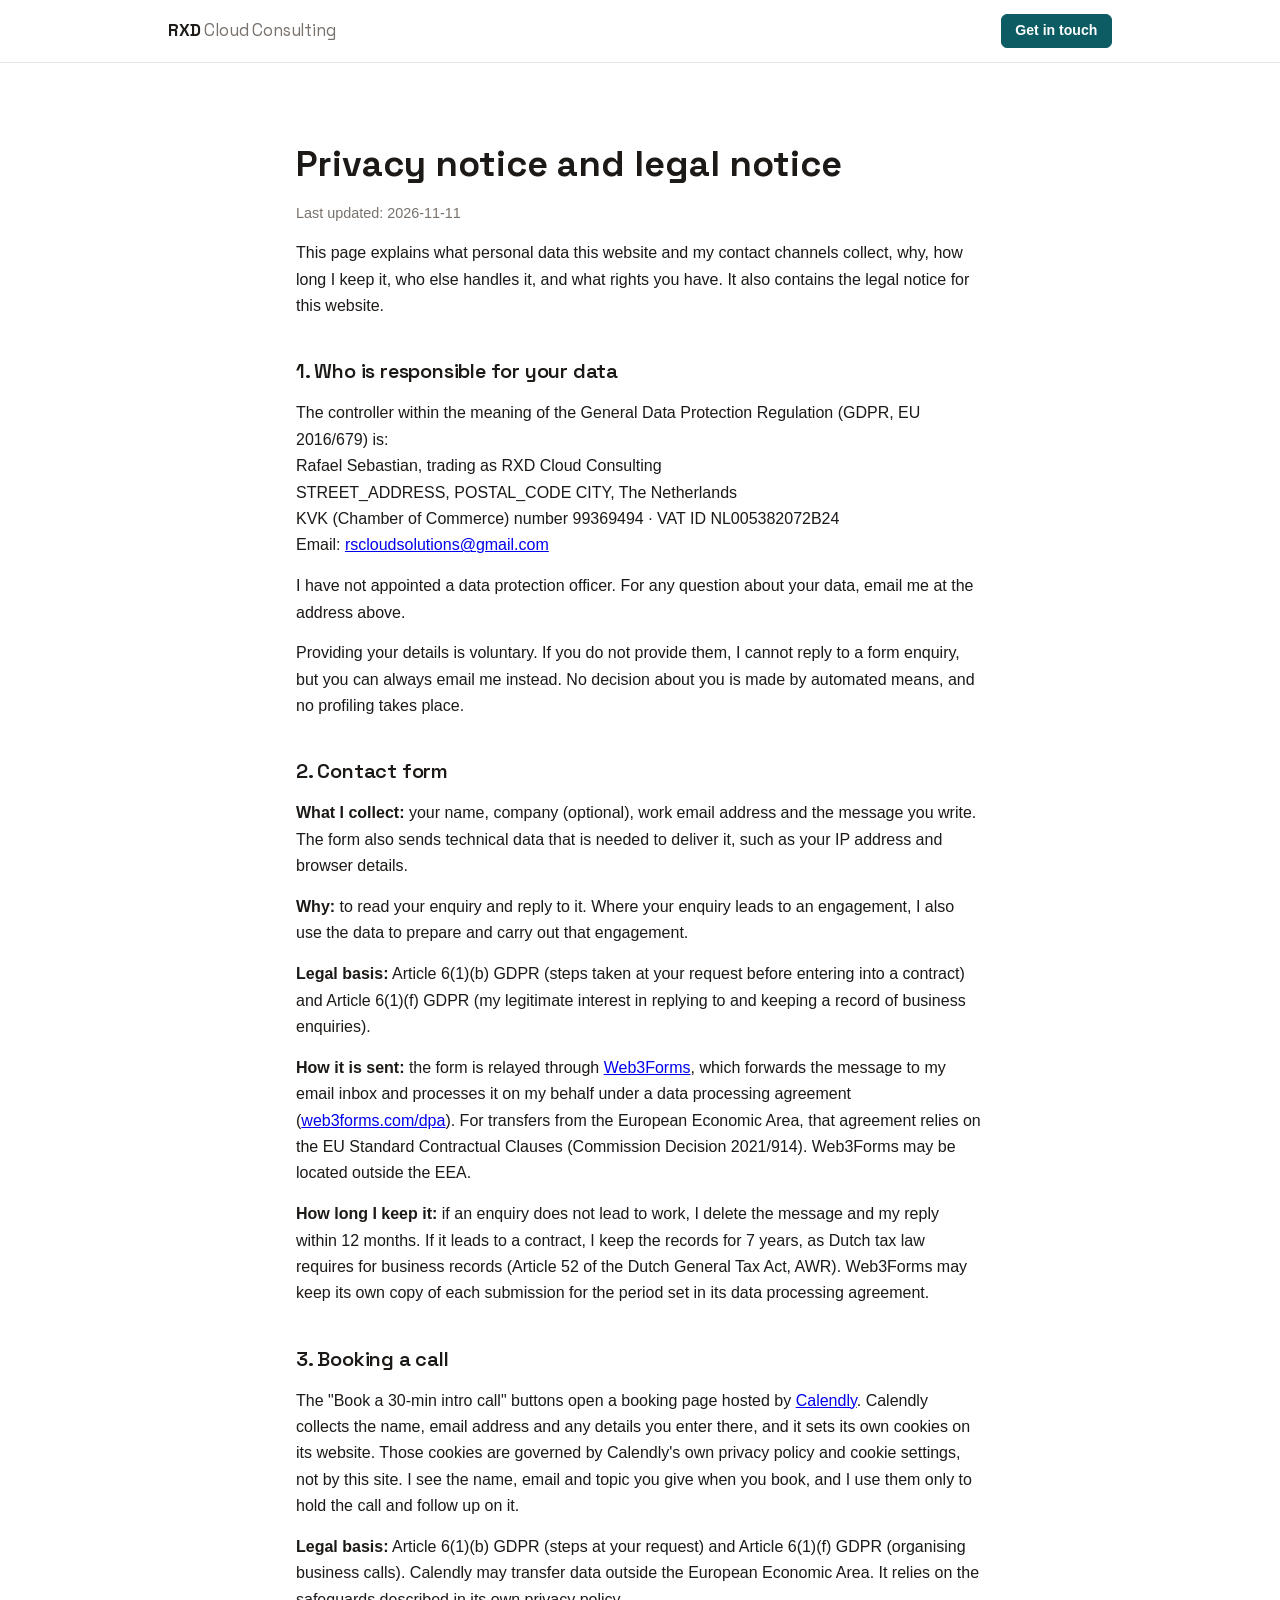
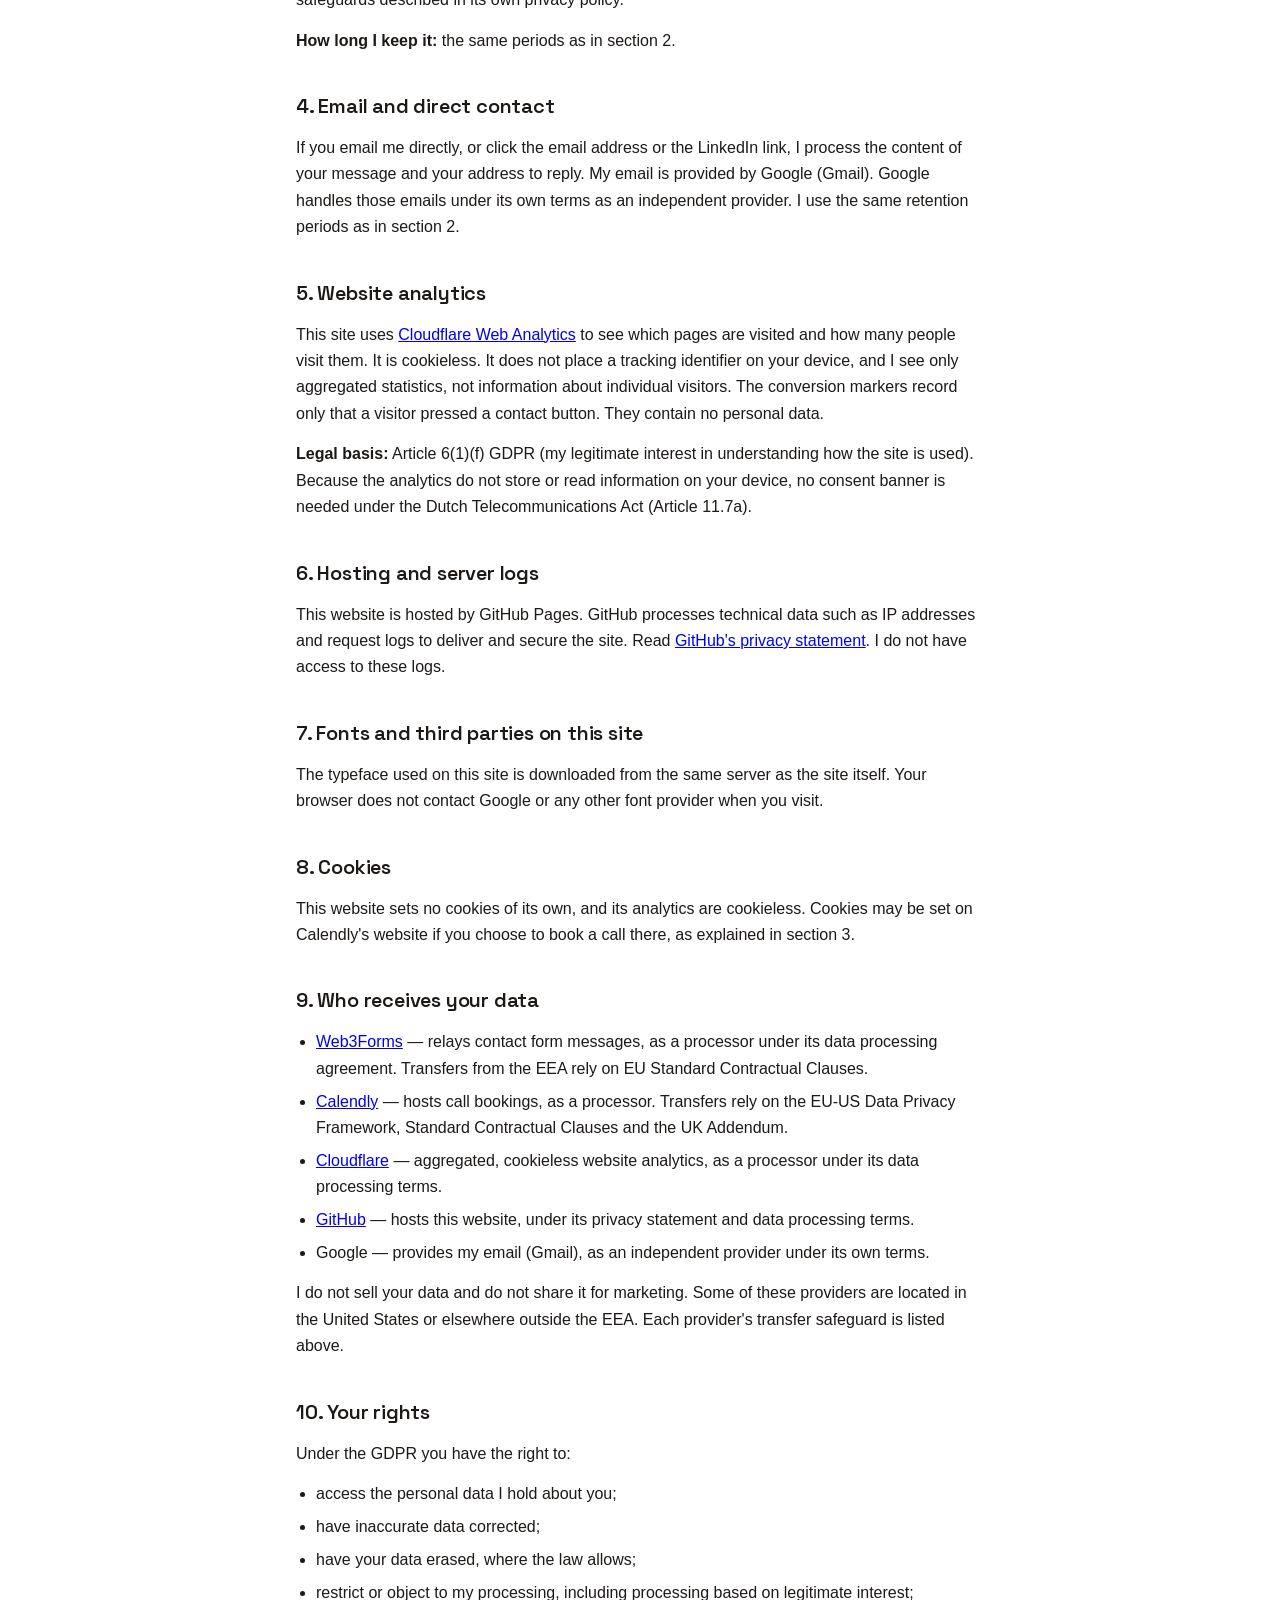
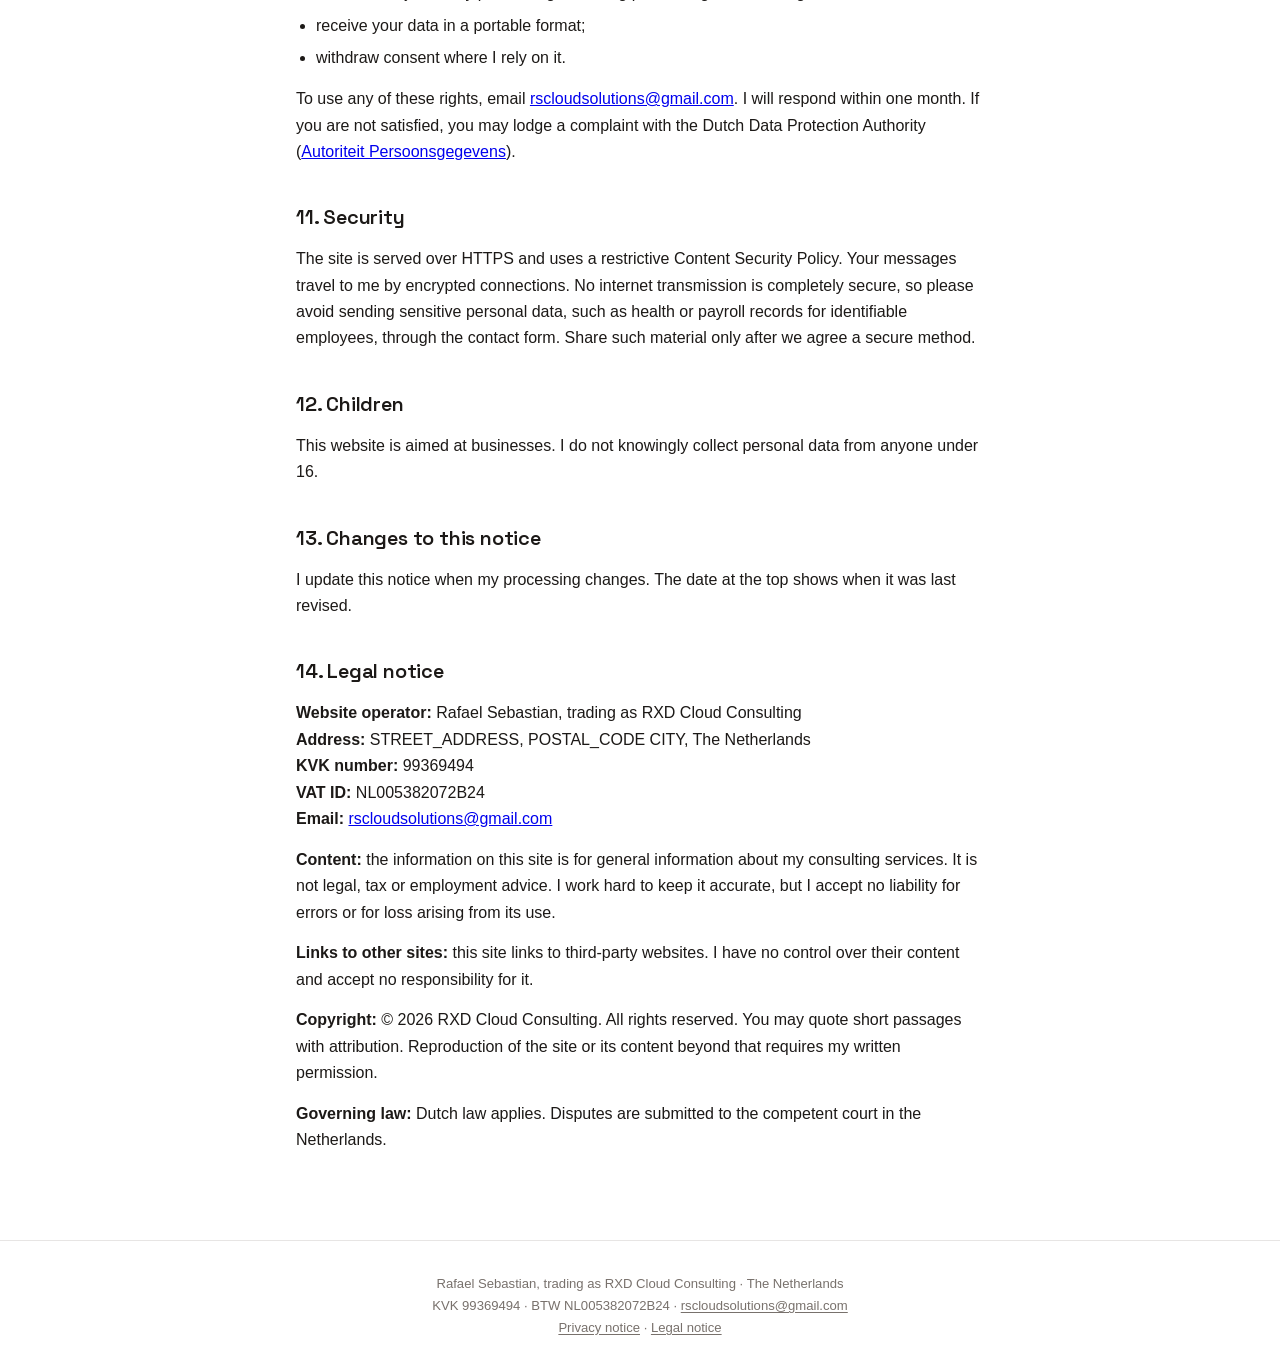
==== commit 3fc2349d: "Remove street address placeholder from footer Co-Authored-By: Claude Haiku 5.5 <noreply@anthropic.co" ====
--- a/privacy.html
+++ b/privacy.html
@@ -127,7 +127,7 @@
 
   <footer class="site-footer">
     <div class="container">
-      <p>Rafael Sebastian, trading as RXD Cloud Consulting · STREET_ADDRESS · POSTAL_CODE CITY · The Netherlands</p>
+      <p>Rafael Sebastian, trading as RXD Cloud Consulting · The Netherlands</p>
       <p>KVK 99369494 · BTW NL005382072B24 · <a href="mailto:rscloudsolutions@gmail.com">rscloudsolutions@gmail.com</a></p>
       <p><a href="privacy.html">Privacy notice</a> · <a href="privacy.html#legal">Legal notice</a></p>
     </div>
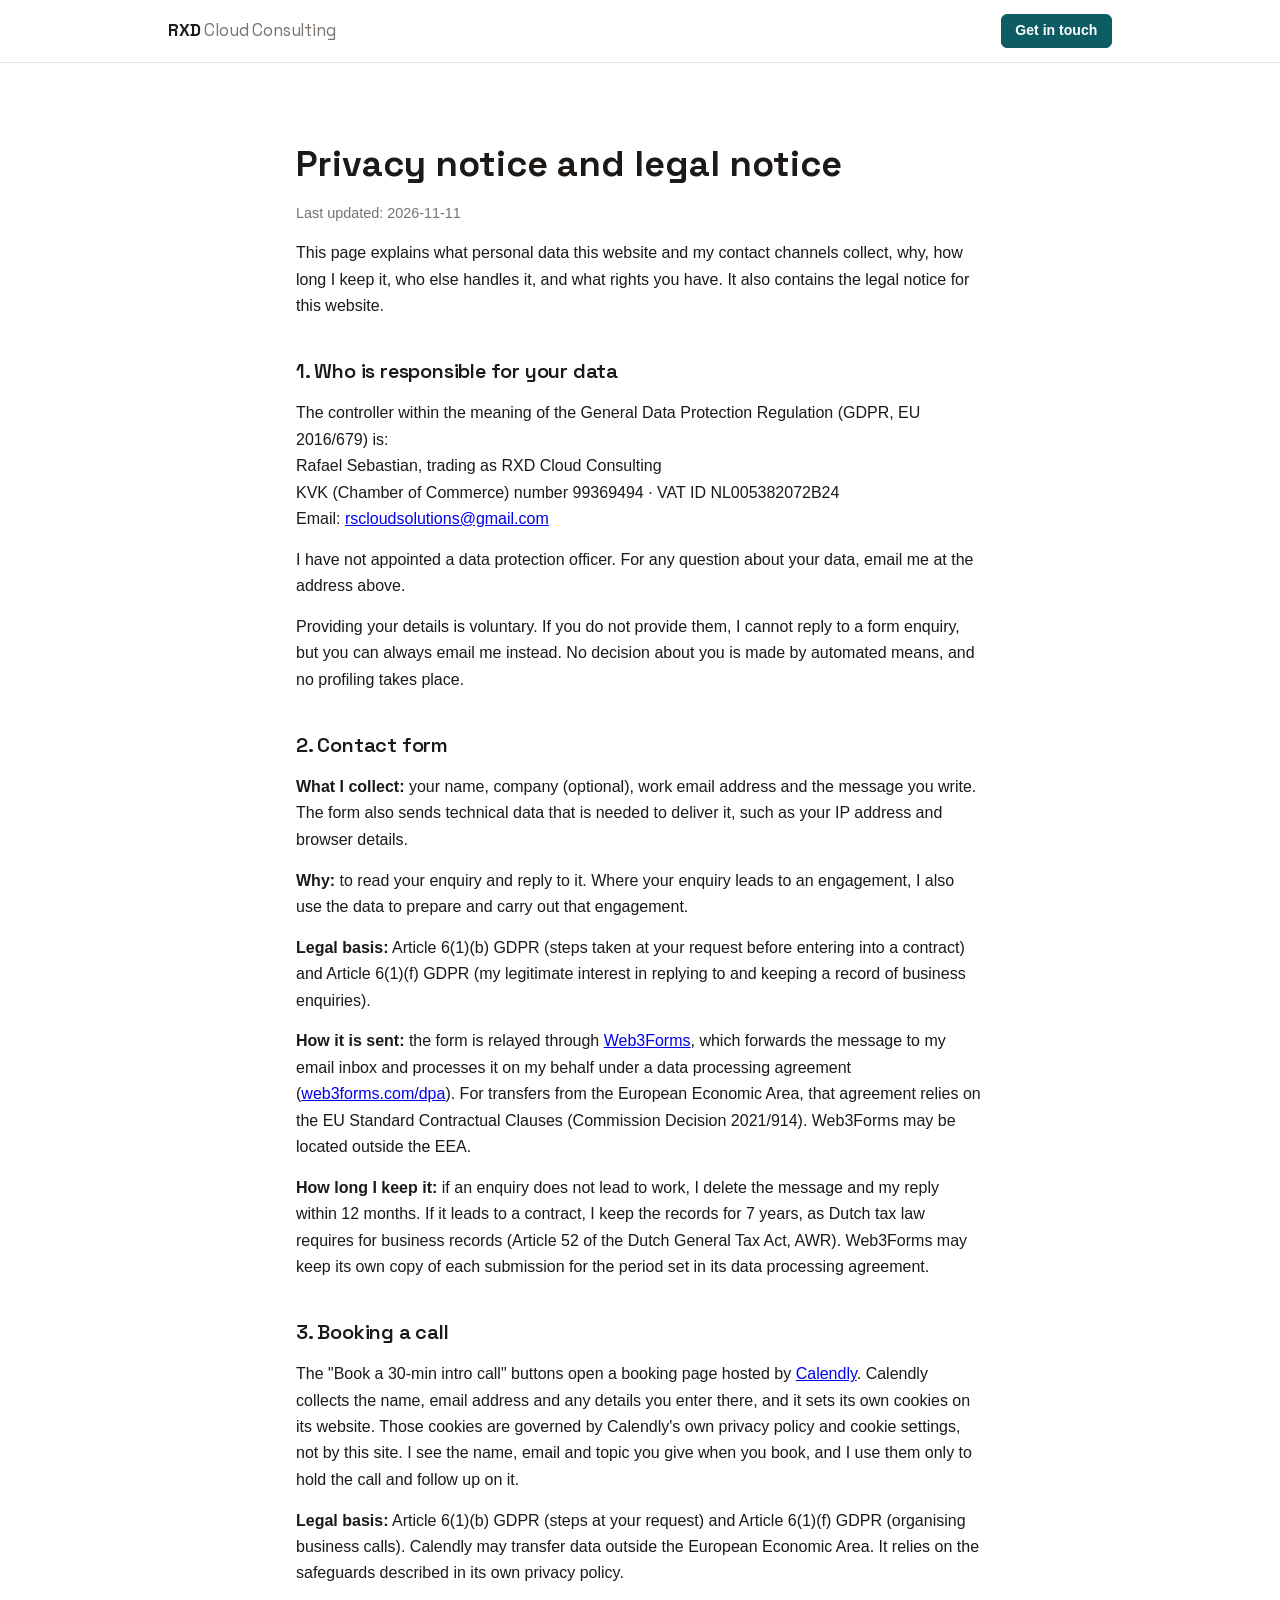
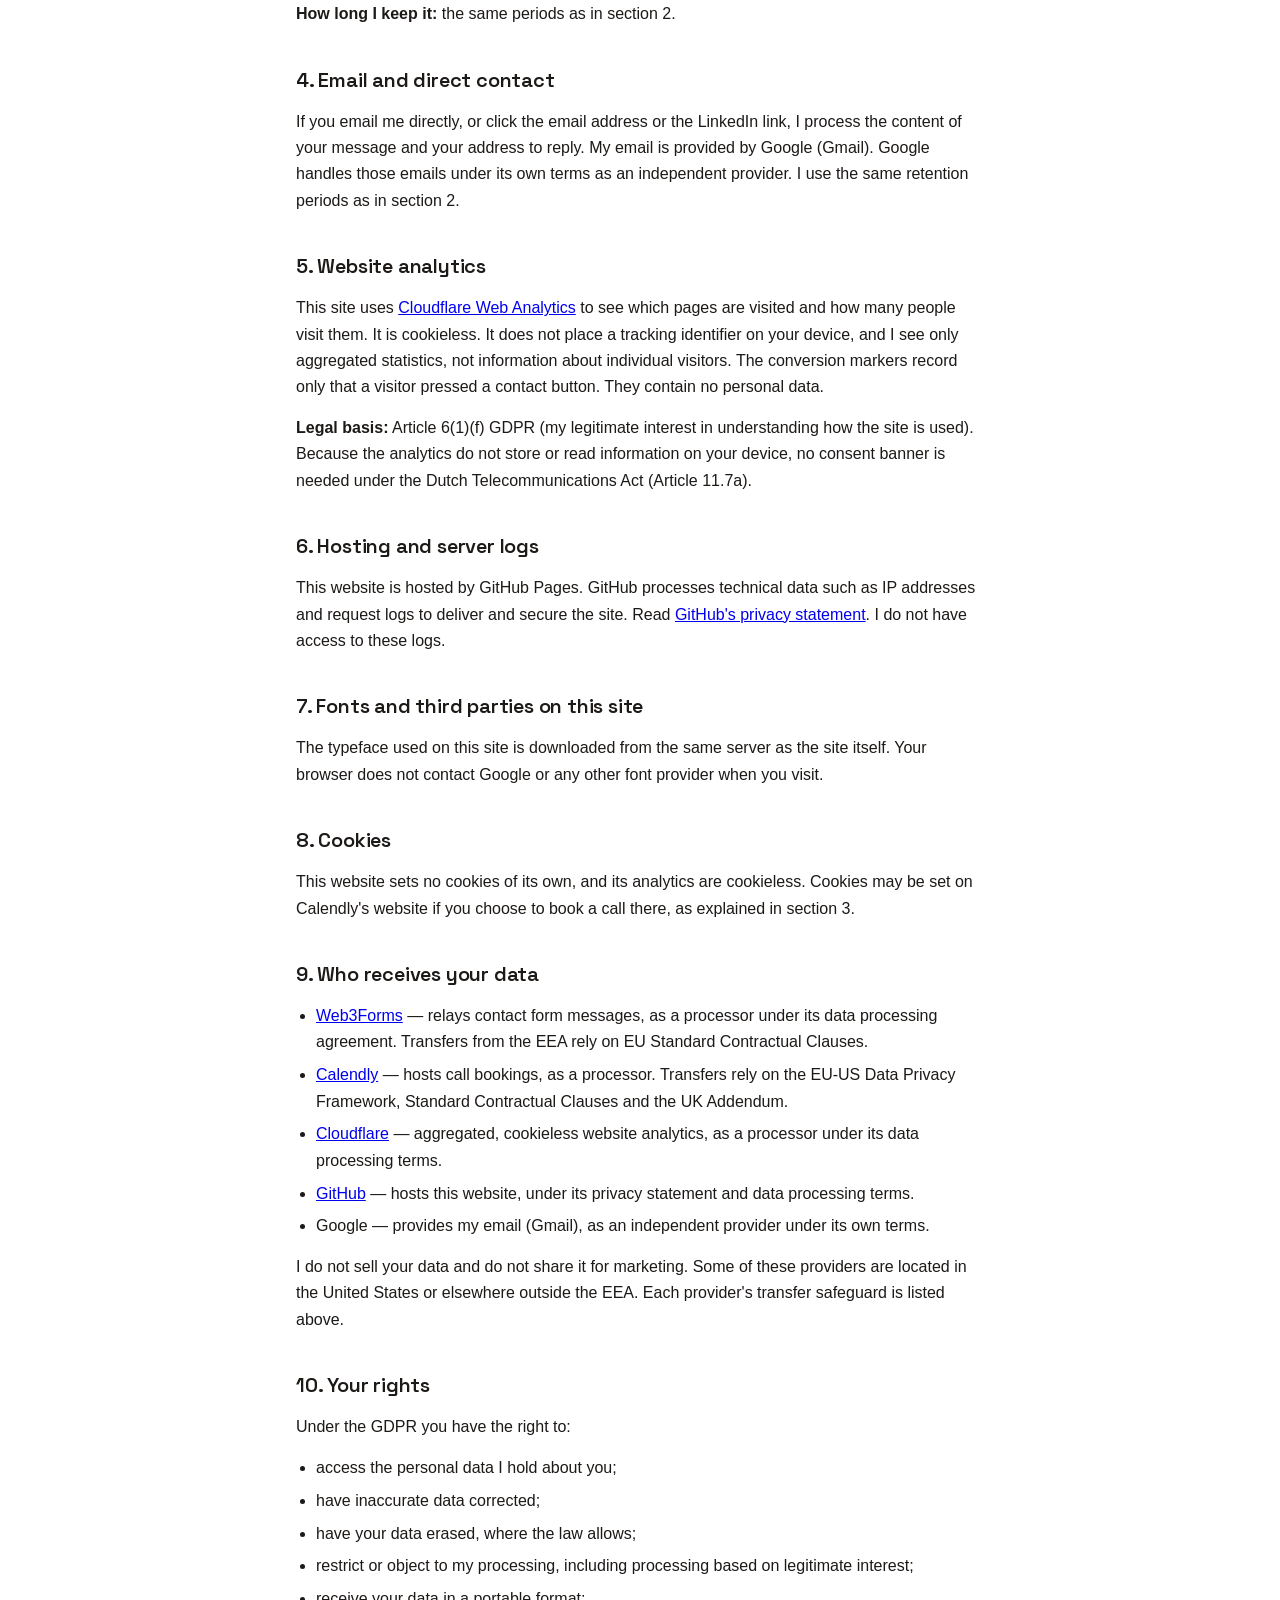
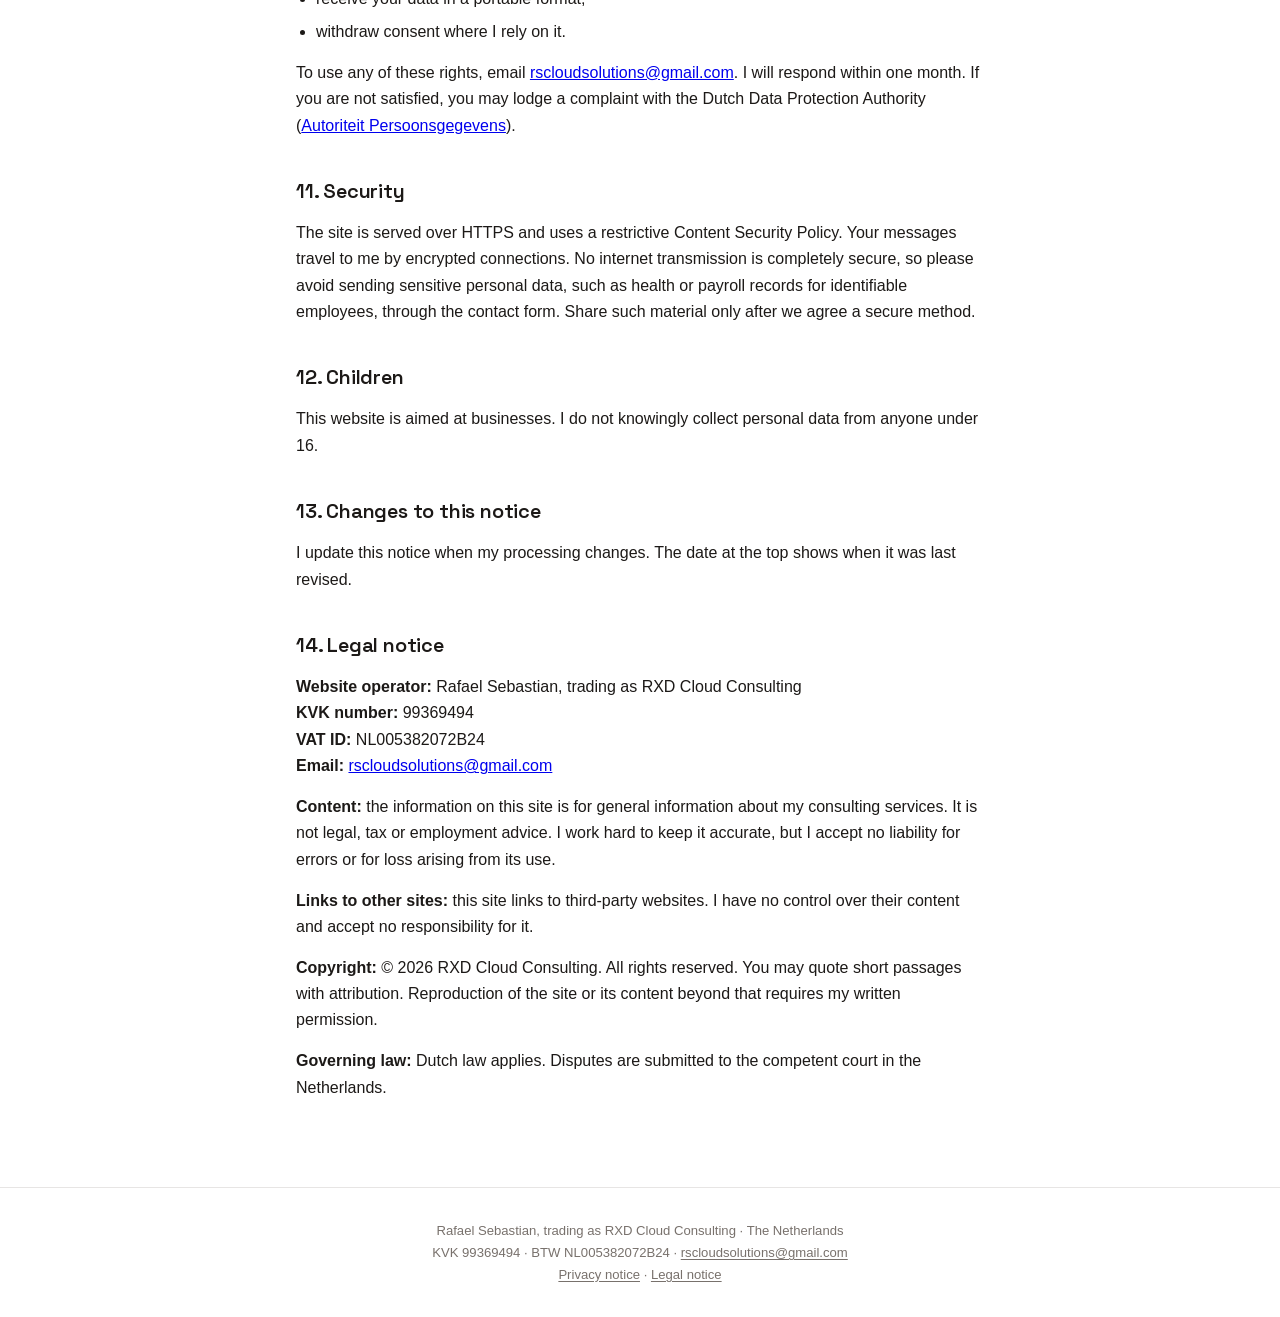
==== commit f4276a4a: "Remove remaining address placeholders from JSON-LD and privacy notice Co-Authored-By: Claude Haiku 5" ====
--- a/privacy.html
+++ b/privacy.html
@@ -35,7 +35,6 @@
         <p>
           The controller within the meaning of the General Data Protection Regulation (GDPR, EU 2016/679) is:<br>
           Rafael Sebastian, trading as RXD Cloud Consulting<br>
-          STREET_ADDRESS, POSTAL_CODE CITY, The Netherlands<br>
           KVK (Chamber of Commerce) number 99369494 · VAT ID NL005382072B24<br>
           Email: <a href="mailto:rscloudsolutions@gmail.com">rscloudsolutions@gmail.com</a>
         </p>
@@ -104,7 +103,6 @@
         <h2 id="legal">14. Legal notice</h2>
         <p>
           <strong>Website operator:</strong> Rafael Sebastian, trading as RXD Cloud Consulting<br>
-          <strong>Address:</strong> STREET_ADDRESS, POSTAL_CODE CITY, The Netherlands<br>
           <strong>KVK number:</strong> 99369494<br>
           <strong>VAT ID:</strong> NL005382072B24<br>
           <strong>Email:</strong> <a href="mailto:rscloudsolutions@gmail.com">rscloudsolutions@gmail.com</a>
